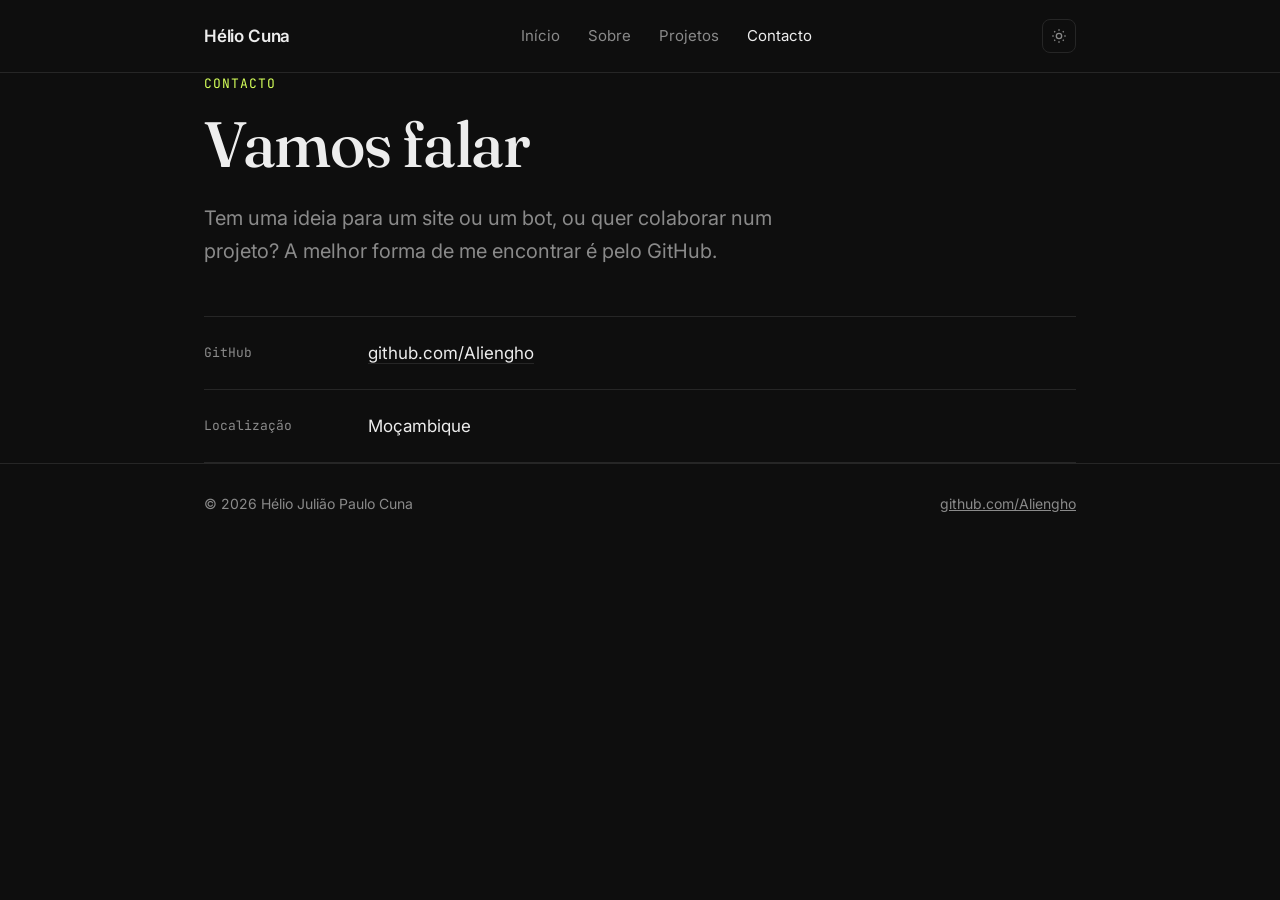
==== contacto.html @ b024638d "Novo design: mais simples, sem emojis, várias páginas" ====
<!doctype html>
<html lang="pt">
<head>
<meta charset="utf-8">
<meta name="viewport" content="width=device-width, initial-scale=1">
<title>Contacto · Hélio Cuna</title>
<meta name="description" content="Como falar com Hélio Julião Paulo Cuna.">
<link rel="icon" href="https://avatars.githubusercontent.com/u/177729022?s=64">
<link rel="stylesheet" href="https://fonts.googleapis.com/css2?family=Fraunces:opsz,wght@9..144,500&family=Inter:wght@400;500;600&family=JetBrains+Mono&display=swap">
<link rel="stylesheet" href="style.css">
</head>
<body data-page="contacto">
<main class="wrap">
  <section>
    <p class="eyebrow">Contacto</p>
    <h1>Vamos falar</h1>
    <p class="lead">Tem uma ideia para um site ou um bot, ou quer colaborar num projeto? A melhor forma de me encontrar é pelo GitHub.</p>
  </section>
  <section style="margin-top:48px">
    <div class="list">
      <div class="row"><span class="k">GitHub</span><div><a class="link" href="https://github.com/Aliengho" target="_blank" rel="noopener">github.com/Aliengho</a></div></div>
      <div class="row"><span class="k">Localização</span><div>Moçambique</div></div>
    </div>
  </section>
</main>
<script src="main.js"></script>
</body>
</html>
---- style.css ----
:root {
  --bg: #0e0e0e;
  --surface: #161616;
  --line: #262626;
  --text: #ededed;
  --muted: #8a8a8a;
  --accent: #d4ff5a;
  --max: 920px;
}
:root[data-theme="light"] {
  --bg: #fafaf7;
  --surface: #ffffff;
  --line: #e4e4de;
  --text: #161616;
  --muted: #6b6b6b;
  --accent: #4a6b00;
}

* { box-sizing: border-box; margin: 0; padding: 0; }
body {
  background: var(--bg);
  color: var(--text);
  font-family: "Inter", system-ui, sans-serif;
  font-size: 17px;
  line-height: 1.65;
  -webkit-font-smoothing: antialiased;
}
a { color: inherit; }
img { display: block; max-width: 100%; }
.wrap { max-width: var(--max); margin: 0 auto; padding: 0 24px; }

/* cabeçalho */
header { border-bottom: 1px solid var(--line); }
header .wrap { display: flex; align-items: center; justify-content: space-between; height: 72px; gap: 16px; }
.brand { font-weight: 600; text-decoration: none; letter-spacing: -.01em; }
header nav { display: flex; gap: 28px; align-items: center; }
header nav a { text-decoration: none; color: var(--muted); font-size: 15px; }
header nav a:hover, header nav a[aria-current="page"] { color: var(--text); }
.theme-btn {
  background: none; border: 1px solid var(--line); color: var(--muted);
  width: 34px; height: 34px; border-radius: 8px; cursor: pointer; display: grid; place-items: center;
}
.theme-btn:hover { color: var(--text); }
.theme-btn svg { width: 16px; height: 16px; }
@media (max-width: 640px) {
  header .wrap { height: auto; padding-top: 16px; padding-bottom: 16px; flex-wrap: wrap; }
  header nav { gap: 18px; width: 100%; order: 3; }
}

/* tipografia */
main { padding: 80px 0 100px; }
.eyebrow { font-family: "JetBrains Mono", monospace; font-size: 13px; color: var(--accent); text-transform: uppercase; letter-spacing: .08em; margin-bottom: 16px; }
h1 { font-family: "Fraunces", Georgia, serif; font-weight: 500; font-size: clamp(40px, 7vw, 64px); line-height: 1.05; letter-spacing: -.02em; margin-bottom: 24px; }
h2 { font-family: "Fraunces", Georgia, serif; font-weight: 500; font-size: 28px; letter-spacing: -.01em; margin-bottom: 20px; }
h3 { font-size: 17px; font-weight: 600; }
.lead { font-size: 20px; color: var(--muted); max-width: 620px; }
.lead strong { color: var(--text); font-weight: 500; }
p + p { margin-top: 16px; }
.muted { color: var(--muted); }
section + section { margin-top: 80px; }

/* links e botões */
.actions { display: flex; gap: 12px; margin-top: 36px; flex-wrap: wrap; }
.btn {
  display: inline-flex; align-items: center; gap: 8px; padding: 11px 20px; border-radius: 8px;
  text-decoration: none; font-size: 15px; font-weight: 500; border: 1px solid var(--line);
}
.btn svg { width: 16px; height: 16px; }
.btn.primary { background: var(--text); color: var(--bg); border-color: var(--text); }
.btn:hover { border-color: var(--muted); }
.link { color: var(--text); text-decoration: underline; text-decoration-color: var(--line); text-underline-offset: 4px; }
.link:hover { text-decoration-color: var(--accent); }

/* início */
.intro { display: grid; grid-template-columns: 1fr 200px; gap: 48px; align-items: start; }
.intro img { width: 200px; height: 200px; border-radius: 12px; object-fit: cover; filter: grayscale(.2); }
@media (max-width: 640px) { .intro { grid-template-columns: 1fr; } .intro img { width: 120px; height: 120px; order: -1; } }

/* listas */
.list { border-top: 1px solid var(--line); }
.row {
  display: grid; grid-template-columns: 140px 1fr; gap: 24px; padding: 22px 0; border-bottom: 1px solid var(--line);
}
.row .k { font-family: "JetBrains Mono", monospace; font-size: 13px; color: var(--muted); padding-top: 3px; }
.row p { color: var(--muted); margin-top: 4px; }
@media (max-width: 640px) { .row { grid-template-columns: 1fr; gap: 4px; } }

.tags { display: flex; flex-wrap: wrap; gap: 8px; }
.tags span { font-size: 14px; padding: 4px 10px; border: 1px solid var(--line); border-radius: 6px; color: var(--muted); }

/* projetos */
.filters { display: flex; gap: 6px; flex-wrap: wrap; margin-bottom: 28px; }
.filters button {
  background: none; border: 1px solid var(--line); color: var(--muted); padding: 6px 14px; border-radius: 6px;
  cursor: pointer; font: inherit; font-size: 14px;
}
.filters button[aria-pressed="true"] { color: var(--bg); background: var(--text); border-color: var(--text); }
.project { display: grid; grid-template-columns: 1fr auto; gap: 8px 24px; padding: 24px 0; border-bottom: 1px solid var(--line); text-decoration: none; }
.project:first-child { border-top: 1px solid var(--line); }
.project h3 { display: flex; align-items: center; gap: 8px; }
.project h3 .arrow { opacity: 0; transition: opacity .15s, transform .15s; color: var(--accent); }
.project:hover h3 .arrow { opacity: 1; transform: translateX(3px); }
.project p { grid-column: 1; color: var(--muted); font-size: 15px; }
.project .meta { grid-row: 1 / span 2; grid-column: 2; text-align: right; font-family: "JetBrains Mono", monospace; font-size: 13px; color: var(--muted); }
.dot { display: inline-block; width: 8px; height: 8px; border-radius: 50%; margin-right: 6px; }
.empty { color: var(--muted); padding: 24px 0; }

/* rodapé */
footer { border-top: 1px solid var(--line); padding: 28px 0; font-size: 14px; color: var(--muted); }
footer .wrap { display: flex; justify-content: space-between; gap: 16px; flex-wrap: wrap; }
footer a { color: var(--muted); }
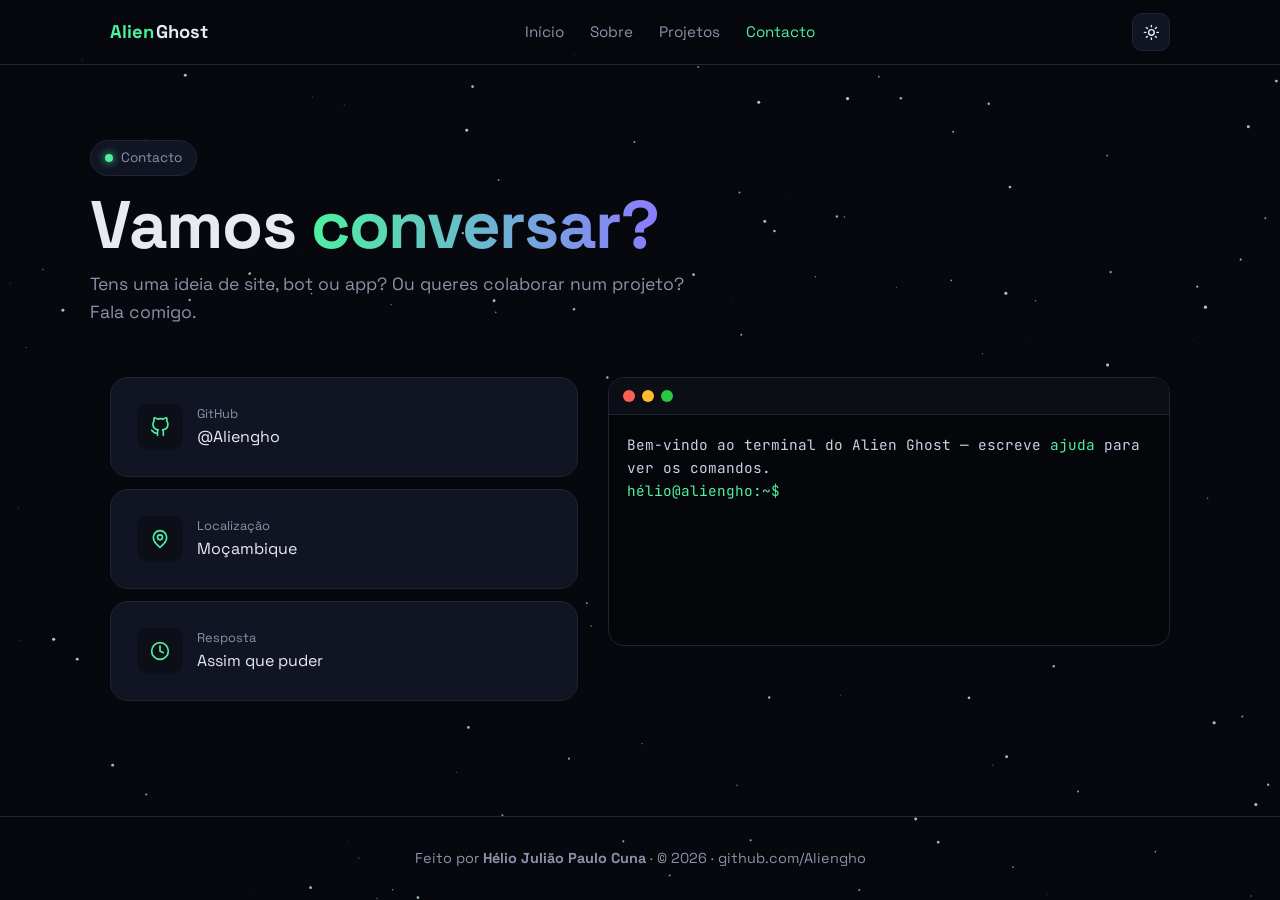
==== commit d27d456e: "Volta ao visual original, sem emojis, separado em páginas" ====
--- a/contacto.html
+++ b/contacto.html
@@ -6,20 +6,27 @@
 <title>Contacto · Hélio Cuna</title>
 <meta name="description" content="Como falar com Hélio Julião Paulo Cuna.">
 <link rel="icon" href="https://avatars.githubusercontent.com/u/177729022?s=64">
-<link rel="stylesheet" href="https://fonts.googleapis.com/css2?family=Fraunces:opsz,wght@9..144,500&family=Inter:wght@400;500;600&family=JetBrains+Mono&display=swap">
+<link rel="stylesheet" href="https://fonts.googleapis.com/css2?family=Space+Grotesk:wght@400;500;700&family=JetBrains+Mono:wght@400;600&display=swap">
 <link rel="stylesheet" href="style.css">
 </head>
 <body data-page="contacto">
-<main class="wrap">
-  <section>
-    <p class="eyebrow">Contacto</p>
-    <h1>Vamos falar</h1>
-    <p class="lead">Tem uma ideia para um site ou um bot, ou quer colaborar num projeto? A melhor forma de me encontrar é pelo GitHub.</p>
-  </section>
-  <section style="margin-top:48px">
-    <div class="list">
-      <div class="row"><span class="k">GitHub</span><div><a class="link" href="https://github.com/Aliengho" target="_blank" rel="noopener">github.com/Aliengho</a></div></div>
-      <div class="row"><span class="k">Localização</span><div>Moçambique</div></div>
+<main>
+  <div class="page-head wrap rv">
+    <span class="tag"><i class="dot"></i> Contacto</span>
+    <h1>Vamos <span class="grad">conversar?</span></h1>
+    <p>Tens uma ideia de site, bot ou app? Ou queres colaborar num projeto? Fala comigo.</p>
+  </div>
+  <section style="padding-top:0">
+    <div class="wrap contact-grid">
+      <div class="facts rv">
+        <a class="card fact" href="https://github.com/Aliengho" target="_blank" rel="noopener"><span class="ico" data-icon="github"></span><div><small>GitHub</small>@Aliengho</div></a>
+        <div class="card fact"><span class="ico" data-icon="pin"></span><div><small>Localização</small>Moçambique</div></div>
+        <div class="card fact"><span class="ico" data-icon="clock"></span><div><small>Resposta</small>Assim que puder</div></div>
+      </div>
+      <div class="term rv">
+        <div class="bar"><i style="background:#ff5f57"></i><i style="background:#febc2e"></i><i style="background:#28c840"></i></div>
+        <div class="body" id="tbody"><div>Bem-vindo ao terminal do Alien Ghost — escreve <span class="p">ajuda</span> para ver os comandos.</div><div id="tline"><span class="p">hélio@aliengho:~$</span> <input id="tin" autocomplete="off" spellcheck="false" aria-label="comando"></div></div>
+      </div>
     </div>
   </section>
 </main>
--- a/style.css
+++ b/style.css
@@ -1,111 +1,152 @@
-:root {
-  --bg: #0e0e0e;
-  --surface: #161616;
-  --line: #262626;
-  --text: #ededed;
-  --muted: #8a8a8a;
-  --accent: #d4ff5a;
-  --max: 920px;
+:root{
+  --bg:#07080d; --bg2:#0d0f18; --card:#111423; --line:#1f2438;
+  --text:#e8eaf3; --muted:#8b91a8; --accent:#4ef0a0; --accent2:#8b7bff;
+  --glow:0 0 40px rgba(78,240,160,.25);
 }
-:root[data-theme="light"] {
-  --bg: #fafaf7;
-  --surface: #ffffff;
-  --line: #e4e4de;
-  --text: #161616;
-  --muted: #6b6b6b;
-  --accent: #4a6b00;
+:root[data-theme="light"]{
+  --bg:#f6f7fb; --bg2:#eceef6; --card:#ffffff; --line:#dde0ec;
+  --text:#141726; --muted:#5b6178; --accent:#0a9c62; --accent2:#5b48e8;
+  --glow:0 0 30px rgba(10,156,98,.15);
+}
+*{box-sizing:border-box;margin:0;padding:0}
+html{scroll-behavior:smooth}
+body{background:var(--bg);color:var(--text);font-family:"Space Grotesk",system-ui,sans-serif;line-height:1.6;overflow-x:hidden;transition:background .3s,color .3s;min-height:100vh;display:flex;flex-direction:column}
+main{flex:1}
+a{color:inherit;text-decoration:none}
+.mono{font-family:"JetBrains Mono",monospace}
+.wrap{max-width:1100px;margin:0 auto;padding:0 20px}
+svg.ic{width:1em;height:1em;stroke:currentColor;fill:none;stroke-width:2;stroke-linecap:round;stroke-linejoin:round;flex-shrink:0}
+
+/* fundo de estrelas */
+#stars{position:fixed;inset:0;z-index:-1;pointer-events:none}
+
+/* navegação */
+nav{position:fixed;top:0;left:0;right:0;z-index:50;backdrop-filter:blur(14px);background:color-mix(in srgb,var(--bg) 70%,transparent);border-bottom:1px solid var(--line)}
+nav .wrap{display:flex;align-items:center;justify-content:space-between;height:64px}
+.logo{font-weight:700;font-size:1.15rem;display:flex;gap:2px;align-items:center}
+.logo span{color:var(--accent)}
+.links{display:flex;gap:26px;align-items:center}
+.links a{color:var(--muted);font-size:.95rem;transition:color .2s}
+.links a:hover,.links a[aria-current="page"]{color:var(--accent)}
+.btn-icon{background:var(--card);border:1px solid var(--line);color:var(--text);width:38px;height:38px;border-radius:10px;cursor:pointer;display:grid;place-items:center;font-size:1.05rem}
+#menu{display:none}
+@media (max-width:760px){
+  #menu{display:grid}
+  .links{position:fixed;top:64px;left:0;right:0;flex-direction:column;gap:0;background:var(--bg2);border-bottom:1px solid var(--line);max-height:0;overflow:hidden;transition:max-height .3s}
+  .links.open{max-height:400px}
+  .links a{padding:14px 20px;width:100%}
 }
 
-* { box-sizing: border-box; margin: 0; padding: 0; }
-body {
-  background: var(--bg);
-  color: var(--text);
-  font-family: "Inter", system-ui, sans-serif;
-  font-size: 17px;
-  line-height: 1.65;
-  -webkit-font-smoothing: antialiased;
-}
-a { color: inherit; }
-img { display: block; max-width: 100%; }
-.wrap { max-width: var(--max); margin: 0 auto; padding: 0 24px; }
+/* hero */
+.hero{min-height:100vh;display:flex;align-items:center;padding-top:64px}
+.hero .wrap{display:grid;grid-template-columns:1.3fr .9fr;gap:50px;align-items:center;width:100%}
+.tag{display:inline-flex;gap:8px;align-items:center;padding:6px 14px;border:1px solid var(--line);border-radius:99px;font-size:.85rem;color:var(--muted);background:var(--card)}
+.dot{width:8px;height:8px;border-radius:50%;background:var(--accent);box-shadow:0 0 10px var(--accent);animation:pulse 2s infinite}
+@keyframes pulse{50%{opacity:.35}}
+h1{font-size:clamp(2.3rem,6vw,4.2rem);line-height:1.05;margin:20px 0 14px;letter-spacing:-.02em}
+.grad{background:linear-gradient(90deg,var(--accent),var(--accent2));-webkit-background-clip:text;background-clip:text;color:transparent}
+.type{font-size:clamp(1.05rem,2.4vw,1.35rem);color:var(--muted);min-height:2em}
+.type b{color:var(--accent);font-weight:600}
+.caret{display:inline-block;width:2px;height:1.1em;background:var(--accent);vertical-align:middle;animation:blink 1s steps(1) infinite}
+@keyframes blink{50%{opacity:0}}
+.cta{display:flex;gap:14px;margin-top:30px;flex-wrap:wrap}
+.btn{padding:13px 24px;border-radius:12px;font-weight:600;border:1px solid var(--line);transition:transform .2s,box-shadow .2s;display:inline-flex;gap:8px;align-items:center}
+.btn:hover{transform:translateY(-2px)}
+.btn.main{background:var(--accent);color:#04120b;border-color:var(--accent);box-shadow:var(--glow)}
+.btn.ghost{background:var(--card)}
+.avatar{position:relative;justify-self:center}
+.avatar img{width:min(320px,70vw);aspect-ratio:1;border-radius:32px;object-fit:cover;border:1px solid var(--line);box-shadow:var(--glow);animation:float 6s ease-in-out infinite;display:block}
+.avatar::before{content:"";position:absolute;inset:-14px;border-radius:40px;background:conic-gradient(from 0deg,var(--accent),var(--accent2),var(--accent));filter:blur(28px);opacity:.35;z-index:-1;animation:spin 10s linear infinite}
+.badge{position:absolute;background:var(--card);border:1px solid var(--line);border-radius:14px;padding:8px 14px;font-size:.85rem;box-shadow:0 10px 30px rgba(0,0,0,.3);display:flex;gap:8px;align-items:center}
+.badge svg{color:var(--accent)}
+.b1{top:8%;left:-12%}.b2{bottom:10%;right:-10%}
+@keyframes float{50%{transform:translateY(-12px)}}
+@keyframes spin{to{transform:rotate(360deg)}}
+@media (max-width:860px){.hero .wrap{grid-template-columns:1fr;text-align:center}.cta{justify-content:center}.avatar{order:-1}.b1{left:-4%}.b2{right:-4%}}
 
-/* cabeçalho */
-header { border-bottom: 1px solid var(--line); }
-header .wrap { display: flex; align-items: center; justify-content: space-between; height: 72px; gap: 16px; }
-.brand { font-weight: 600; text-decoration: none; letter-spacing: -.01em; }
-header nav { display: flex; gap: 28px; align-items: center; }
-header nav a { text-decoration: none; color: var(--muted); font-size: 15px; }
-header nav a:hover, header nav a[aria-current="page"] { color: var(--text); }
-.theme-btn {
-  background: none; border: 1px solid var(--line); color: var(--muted);
-  width: 34px; height: 34px; border-radius: 8px; cursor: pointer; display: grid; place-items: center;
-}
-.theme-btn:hover { color: var(--text); }
-.theme-btn svg { width: 16px; height: 16px; }
-@media (max-width: 640px) {
-  header .wrap { height: auto; padding-top: 16px; padding-bottom: 16px; flex-wrap: wrap; }
-  header nav { gap: 18px; width: 100%; order: 3; }
-}
+/* cabeçalho das páginas internas */
+.page-head{padding:140px 0 50px}
+.page-head h1{margin:14px 0 10px}
+.page-head p{color:var(--muted);font-size:1.1rem;max-width:620px}
 
-/* tipografia */
-main { padding: 80px 0 100px; }
-.eyebrow { font-family: "JetBrains Mono", monospace; font-size: 13px; color: var(--accent); text-transform: uppercase; letter-spacing: .08em; margin-bottom: 16px; }
-h1 { font-family: "Fraunces", Georgia, serif; font-weight: 500; font-size: clamp(40px, 7vw, 64px); line-height: 1.05; letter-spacing: -.02em; margin-bottom: 24px; }
-h2 { font-family: "Fraunces", Georgia, serif; font-weight: 500; font-size: 28px; letter-spacing: -.01em; margin-bottom: 20px; }
-h3 { font-size: 17px; font-weight: 600; }
-.lead { font-size: 20px; color: var(--muted); max-width: 620px; }
-.lead strong { color: var(--text); font-weight: 500; }
-p + p { margin-top: 16px; }
-.muted { color: var(--muted); }
-section + section { margin-top: 80px; }
+/* secções */
+section{padding:50px 0 80px}
+.sec-title{display:flex;align-items:baseline;gap:14px;margin-bottom:36px}
+.sec-title .n{color:var(--accent);font-size:1rem}
+.sec-title h2{font-size:clamp(1.6rem,3.5vw,2.2rem)}
+.sec-title .ln{flex:1;height:1px;background:var(--line)}
+.card{background:var(--card);border:1px solid var(--line);border-radius:18px;padding:26px;transition:transform .25s,border-color .25s,box-shadow .25s}
+.card:hover{transform:translateY(-4px);border-color:color-mix(in srgb,var(--accent) 50%,var(--line));box-shadow:var(--glow)}
+.ico{width:46px;height:46px;display:grid;place-items:center;background:var(--bg2);border-radius:12px;flex-shrink:0;color:var(--accent);font-size:1.25rem}
 
-/* links e botões */
-.actions { display: flex; gap: 12px; margin-top: 36px; flex-wrap: wrap; }
-.btn {
-  display: inline-flex; align-items: center; gap: 8px; padding: 11px 20px; border-radius: 8px;
-  text-decoration: none; font-size: 15px; font-weight: 500; border: 1px solid var(--line);
-}
-.btn svg { width: 16px; height: 16px; }
-.btn.primary { background: var(--text); color: var(--bg); border-color: var(--text); }
-.btn:hover { border-color: var(--muted); }
-.link { color: var(--text); text-decoration: underline; text-decoration-color: var(--line); text-underline-offset: 4px; }
-.link:hover { text-decoration-color: var(--accent); }
+/* sobre */
+.about{display:grid;grid-template-columns:1.4fr 1fr;gap:30px}
+.about p{color:var(--muted);margin-bottom:16px;font-size:1.05rem}
+.about p b{color:var(--text)}
+.facts{display:grid;gap:12px}
+.fact{display:flex;gap:14px;align-items:center}
+.fact small{color:var(--muted);display:block;font-size:.8rem}
+.stats{display:grid;grid-template-columns:repeat(3,1fr);gap:14px;margin-top:20px}
+.stat{text-align:center;padding:18px 10px}
+.stat b{display:block;font-size:2rem;color:var(--accent)}
+.stat span{font-size:.85rem;color:var(--muted)}
+@media (max-width:860px){.about{grid-template-columns:1fr}}
 
-/* início */
-.intro { display: grid; grid-template-columns: 1fr 200px; gap: 48px; align-items: start; }
-.intro img { width: 200px; height: 200px; border-radius: 12px; object-fit: cover; filter: grayscale(.2); }
-@media (max-width: 640px) { .intro { grid-template-columns: 1fr; } .intro img { width: 120px; height: 120px; order: -1; } }
-
-/* listas */
-.list { border-top: 1px solid var(--line); }
-.row {
-  display: grid; grid-template-columns: 140px 1fr; gap: 24px; padding: 22px 0; border-bottom: 1px solid var(--line);
-}
-.row .k { font-family: "JetBrains Mono", monospace; font-size: 13px; color: var(--muted); padding-top: 3px; }
-.row p { color: var(--muted); margin-top: 4px; }
-@media (max-width: 640px) { .row { grid-template-columns: 1fr; gap: 4px; } }
-
-.tags { display: flex; flex-wrap: wrap; gap: 8px; }
-.tags span { font-size: 14px; padding: 4px 10px; border: 1px solid var(--line); border-radius: 6px; color: var(--muted); }
+/* habilidades */
+.skills{display:grid;grid-template-columns:repeat(auto-fit,minmax(240px,1fr));gap:18px}
+.skills h3{display:flex;gap:12px;align-items:center;margin-bottom:16px;font-size:1.15rem}
+.skills h3 .ico{width:38px;height:38px;font-size:1.05rem}
+.chips{display:flex;flex-wrap:wrap;gap:8px}
+.chip{padding:6px 12px;border-radius:8px;background:var(--bg2);border:1px solid var(--line);font-size:.88rem}
 
 /* projetos */
-.filters { display: flex; gap: 6px; flex-wrap: wrap; margin-bottom: 28px; }
-.filters button {
-  background: none; border: 1px solid var(--line); color: var(--muted); padding: 6px 14px; border-radius: 6px;
-  cursor: pointer; font: inherit; font-size: 14px;
-}
-.filters button[aria-pressed="true"] { color: var(--bg); background: var(--text); border-color: var(--text); }
-.project { display: grid; grid-template-columns: 1fr auto; gap: 8px 24px; padding: 24px 0; border-bottom: 1px solid var(--line); text-decoration: none; }
-.project:first-child { border-top: 1px solid var(--line); }
-.project h3 { display: flex; align-items: center; gap: 8px; }
-.project h3 .arrow { opacity: 0; transition: opacity .15s, transform .15s; color: var(--accent); }
-.project:hover h3 .arrow { opacity: 1; transform: translateX(3px); }
-.project p { grid-column: 1; color: var(--muted); font-size: 15px; }
-.project .meta { grid-row: 1 / span 2; grid-column: 2; text-align: right; font-family: "JetBrains Mono", monospace; font-size: 13px; color: var(--muted); }
-.dot { display: inline-block; width: 8px; height: 8px; border-radius: 50%; margin-right: 6px; }
-.empty { color: var(--muted); padding: 24px 0; }
+.filters{display:flex;gap:10px;flex-wrap:wrap;margin-bottom:24px}
+.filters button{background:var(--card);border:1px solid var(--line);color:var(--muted);padding:8px 16px;border-radius:99px;cursor:pointer;font-family:inherit;font-size:.9rem}
+.filters button.on{background:var(--accent);color:#04120b;border-color:var(--accent)}
+.projects{display:grid;grid-template-columns:repeat(auto-fill,minmax(300px,1fr));gap:18px}
+.proj{display:flex;flex-direction:column;gap:12px}
+.proj .top{display:flex;justify-content:space-between;align-items:center}
+.proj .top .ext{font-size:.85rem;color:var(--muted);display:flex;gap:14px}
+.proj .top .ext a{display:flex;gap:6px;align-items:center}
+.proj .top .ext a:hover{color:var(--accent)}
+.proj h3{font-size:1.15rem;word-break:break-word}
+.proj p{color:var(--muted);font-size:.95rem;flex:1}
+.proj .meta{display:flex;gap:16px;font-size:.82rem;color:var(--muted);align-items:center}
+.proj .meta span{display:flex;gap:6px;align-items:center}
+.lang-dot{width:10px;height:10px;border-radius:50%;display:inline-block}
+.skel{height:190px;background:linear-gradient(90deg,var(--card),var(--bg2),var(--card));background-size:200% 100%;animation:sh 1.4s infinite;border-radius:18px}
+@keyframes sh{to{background-position:-200% 0}}
+.more{margin-top:28px;text-align:center}
 
-/* rodapé */
-footer { border-top: 1px solid var(--line); padding: 28px 0; font-size: 14px; color: var(--muted); }
-footer .wrap { display: flex; justify-content: space-between; gap: 16px; flex-wrap: wrap; }
-footer a { color: var(--muted); }
+/* jornada */
+.timeline{position:relative;padding-left:30px}
+.timeline::before{content:"";position:absolute;left:8px;top:6px;bottom:6px;width:2px;background:linear-gradient(var(--accent),var(--accent2))}
+.ev{position:relative;margin-bottom:26px}
+.ev::before{content:"";position:absolute;left:-28px;top:8px;width:14px;height:14px;border-radius:50%;background:var(--bg);border:3px solid var(--accent)}
+.ev .when{color:var(--accent);font-size:.85rem}
+.ev h3{font-size:1.1rem;margin:2px 0 4px}
+.ev p{color:var(--muted)}
+
+/* terminal */
+.term{background:#05060a;border:1px solid var(--line);border-radius:16px;overflow:hidden;font-family:"JetBrains Mono",monospace;font-size:.9rem}
+.term .bar{display:flex;gap:7px;padding:12px 14px;background:#0c0e16;border-bottom:1px solid var(--line)}
+.term .bar i{width:12px;height:12px;border-radius:50%;display:block}
+.term .body{padding:18px;color:#c9cfe6;min-height:230px;max-height:320px;overflow:auto}
+.term .body .p{color:#4ef0a0}
+.term input{background:none;border:0;outline:0;color:#e8eaf3;font:inherit;width:60%}
+
+/* contacto */
+.contact-grid{display:grid;grid-template-columns:1fr 1.2fr;gap:30px;align-items:start}
+.contact-grid .fact{text-decoration:none}
+@media (max-width:860px){.contact-grid{grid-template-columns:1fr}}
+
+footer{border-top:1px solid var(--line);padding:30px 0;text-align:center;color:var(--muted);font-size:.9rem}
+footer a:hover{color:var(--accent)}
+
+/* animação ao rolar */
+.rv{opacity:0;transform:translateY(30px);transition:opacity .7s,transform .7s}
+.rv.in{opacity:1;transform:none}
+@media (prefers-reduced-motion:reduce){*{animation:none!important;transition:none!important}.rv{opacity:1;transform:none}}
+
+#top{position:fixed;right:20px;bottom:20px;opacity:0;pointer-events:none;transition:opacity .3s;z-index:40}
+#top.show{opacity:1;pointer-events:auto}
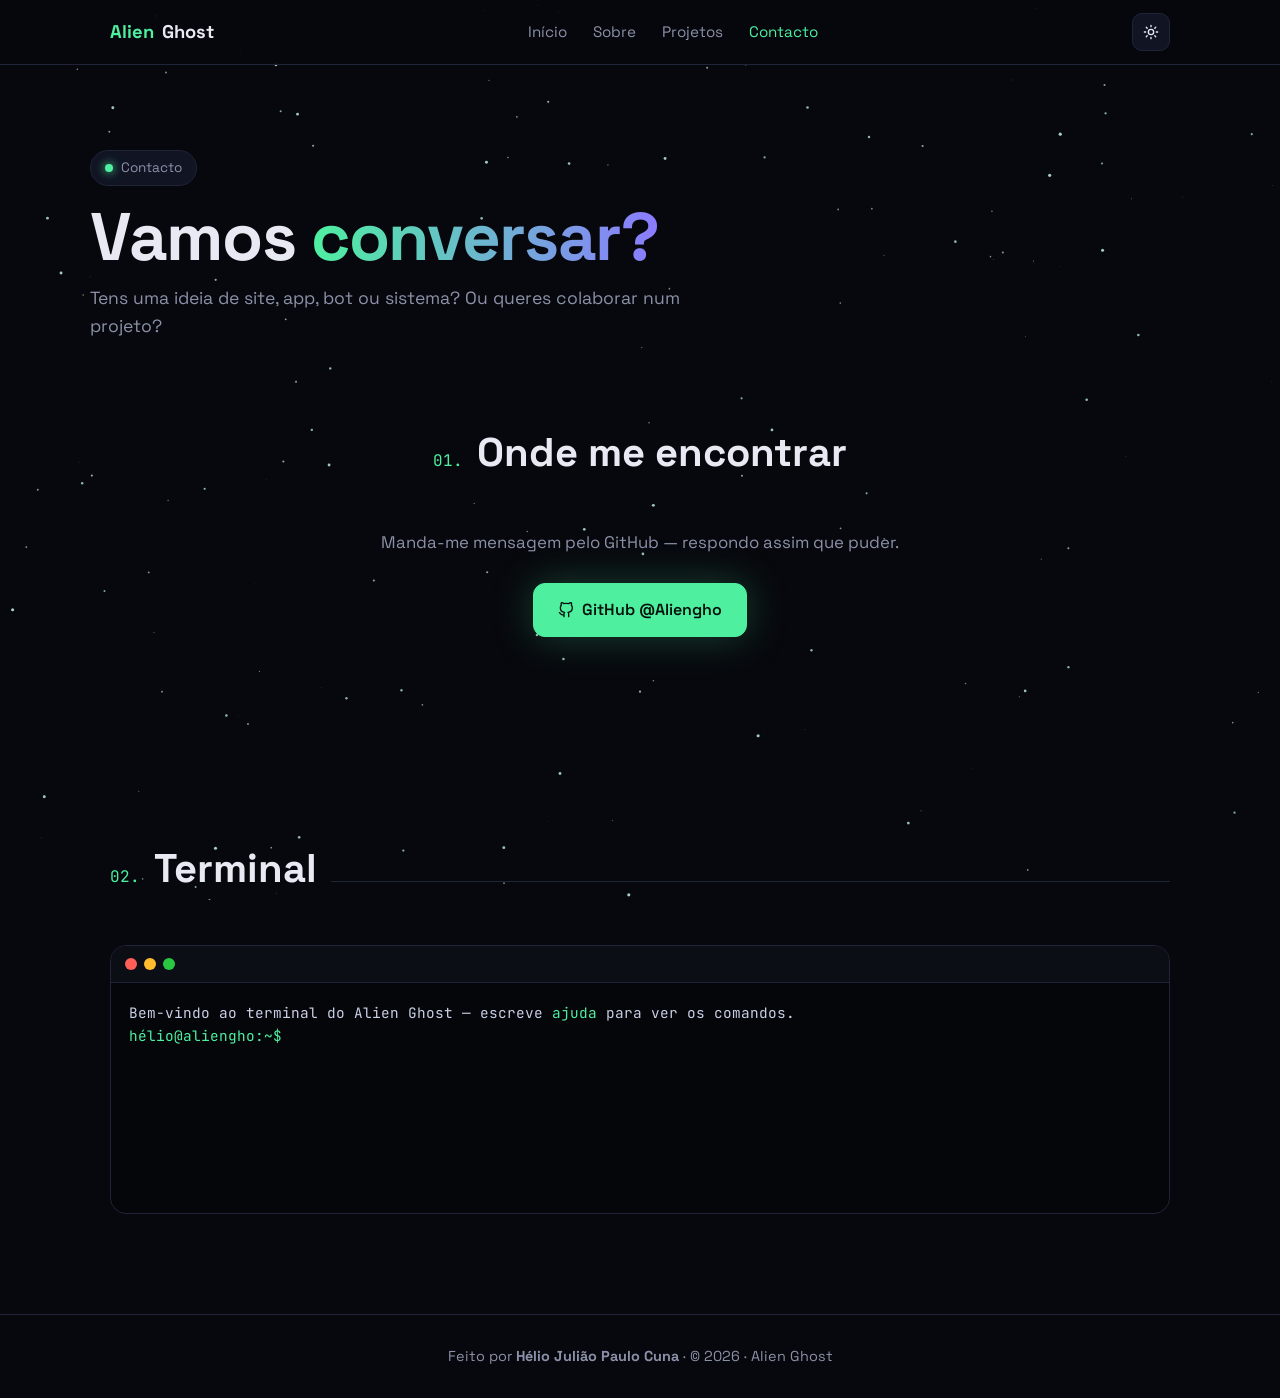
==== commit a088ffa6: "Separa o site em 4 páginas: início, sobre, projetos, contacto" ====
--- a/contacto.html
+++ b/contacto.html
@@ -5,31 +5,64 @@
 <meta name="viewport" content="width=device-width, initial-scale=1">
 <title>Contacto · Hélio Cuna</title>
 <meta name="description" content="Como falar com Hélio Julião Paulo Cuna.">
-<link rel="icon" href="https://avatars.githubusercontent.com/u/177729022?s=64">
-<link rel="stylesheet" href="https://fonts.googleapis.com/css2?family=Space+Grotesk:wght@400;500;700&family=JetBrains+Mono:wght@400;600&display=swap">
+<meta property="og:title" content="Hélio Julião Paulo Cuna · Alien Ghost">
+<meta property="og:description" content="Estudante de Engenharia Informática na UJAC — programador full-stack: web, mobile, bots e servidores.">
+<meta property="og:image" content="https://aliengho.github.io/foto.jpg">
+<link rel="icon" href="foto.jpg">
+<link rel="preconnect" href="https://fonts.googleapis.com">
+<link href="https://fonts.googleapis.com/css2?family=Space+Grotesk:wght@400;500;700&family=JetBrains+Mono:wght@400;600&display=swap" rel="stylesheet">
 <link rel="stylesheet" href="style.css">
 </head>
-<body data-page="contacto">
-<main>
-  <div class="page-head wrap rv">
-    <span class="tag"><i class="dot"></i> Contacto</span>
-    <h1>Vamos <span class="grad">conversar?</span></h1>
-    <p>Tens uma ideia de site, bot ou app? Ou queres colaborar num projeto? Fala comigo.</p>
+<body>
+<canvas id="stars"></canvas>
+
+<nav>
+  <div class="wrap">
+    <a href="index.html" class="logo"><span>Alien</span>Ghost</a>
+    <div class="links" id="links">
+      <a href="index.html">Início</a>
+      <a href="sobre.html">Sobre</a>
+      <a href="projetos.html">Projetos</a>
+      <a href="contacto.html" aria-current="page">Contacto</a>
+    </div>    <div style="display:flex;gap:8px">
+      <button class="btn-icon" id="theme" title="Mudar tema"></button>
+      <button class="btn-icon" id="menu" title="Menu" data-icon="menu"></button>
+    </div>
   </div>
-  <section style="padding-top:0">
-    <div class="wrap contact-grid">
-      <div class="facts rv">
-        <a class="card fact" href="https://github.com/Aliengho" target="_blank" rel="noopener"><span class="ico" data-icon="github"></span><div><small>GitHub</small>@Aliengho</div></a>
-        <div class="card fact"><span class="ico" data-icon="pin"></span><div><small>Localização</small>Moçambique</div></div>
-        <div class="card fact"><span class="ico" data-icon="clock"></span><div><small>Resposta</small>Assim que puder</div></div>
-      </div>
-      <div class="term rv">
-        <div class="bar"><i style="background:#ff5f57"></i><i style="background:#febc2e"></i><i style="background:#28c840"></i></div>
-        <div class="body" id="tbody"><div>Bem-vindo ao terminal do Alien Ghost — escreve <span class="p">ajuda</span> para ver os comandos.</div><div id="tline"><span class="p">hélio@aliengho:~$</span> <input id="tin" autocomplete="off" spellcheck="false" aria-label="comando"></div></div>
-      </div>
+</nav>
+
+<div class="page-head wrap rv">
+  <span class="tag"><i class="dot"></i> Contacto</span>
+  <h1>Vamos <span class="grad">conversar?</span></h1>
+  <p>Tens uma ideia de site, app, bot ou sistema? Ou queres colaborar num projeto?</p>
+</div>
+
+<section id="contacto">
+  <div class="wrap contact rv">
+    <div class="sec-title" style="justify-content:center"><span class="n mono">01.</span><h2>Onde me encontrar</h2></div>
+    <p>Manda-me mensagem pelo GitHub — respondo assim que puder.</p>
+    <div class="socials">
+      <a class="btn main" href="https://github.com/Aliengho" target="_blank" rel="noopener" data-icon="github">GitHub @Aliengho</a>
     </div>
-  </section>
-</main>
+  </div>
+</section>
+
+<section id="terminal">
+  <div class="wrap">
+    <div class="sec-title rv"><span class="n mono">02.</span><h2>Terminal</h2><span class="ln"></span></div>
+    <div class="term rv">
+      <div class="bar"><i style="background:#ff5f57"></i><i style="background:#febc2e"></i><i style="background:#28c840"></i></div>
+      <div class="body" id="tbody"><div>Bem-vindo ao terminal do Alien Ghost — escreve <span class="p">ajuda</span> para ver os comandos.</div><div id="tline"><span class="p">hélio@aliengho:~$</span> <input id="tin" autocomplete="off" spellcheck="false" aria-label="comando"></div></div>
+    </div>
+  </div>
+</section>
+
+<footer>
+  <div class="wrap">Feito por <b>Hélio Julião Paulo Cuna</b> · © <span id="yr"></span> · Alien Ghost</div>
+</footer>
+
+<button class="btn-icon" id="top" title="Voltar ao topo" data-icon="up"></button>
+
 <script src="main.js"></script>
 </body>
 </html>
--- a/style.css
+++ b/style.css
@@ -10,12 +10,17 @@
 }
 *{box-sizing:border-box;margin:0;padding:0}
 html{scroll-behavior:smooth}
-body{background:var(--bg);color:var(--text);font-family:"Space Grotesk",system-ui,sans-serif;line-height:1.6;overflow-x:hidden;transition:background .3s,color .3s;min-height:100vh;display:flex;flex-direction:column}
-main{flex:1}
+body{background:var(--bg);color:var(--text);font-family:"Space Grotesk",system-ui,sans-serif;line-height:1.6;overflow-x:hidden;transition:background .3s,color .3s}
 a{color:inherit;text-decoration:none}
 .mono{font-family:"JetBrains Mono",monospace}
+svg.ic{width:1em;height:1em;stroke:currentColor;fill:none;stroke-width:2;stroke-linecap:round;stroke-linejoin:round;flex-shrink:0}
+.btn-icon{display:grid;place-items:center}
+.fact .i,.proj .top .i{color:var(--accent)}
+.proj .top .i{display:grid;place-items:center;width:44px;height:44px;background:var(--bg2);border-radius:12px;font-size:1.2rem}
+.skills h3 svg,.badge svg{color:var(--accent)}
+.badge{display:flex;gap:8px;align-items:center}
+.proj .top .ext a,.proj .meta span{display:inline-flex;gap:6px;align-items:center}
 .wrap{max-width:1100px;margin:0 auto;padding:0 20px}
-svg.ic{width:1em;height:1em;stroke:currentColor;fill:none;stroke-width:2;stroke-linecap:round;stroke-linejoin:round;flex-shrink:0}
 
 /* fundo de estrelas */
 #stars{position:fixed;inset:0;z-index:-1;pointer-events:none}
@@ -23,15 +28,15 @@
 /* navegação */
 nav{position:fixed;top:0;left:0;right:0;z-index:50;backdrop-filter:blur(14px);background:color-mix(in srgb,var(--bg) 70%,transparent);border-bottom:1px solid var(--line)}
 nav .wrap{display:flex;align-items:center;justify-content:space-between;height:64px}
-.logo{font-weight:700;font-size:1.15rem;display:flex;gap:2px;align-items:center}
+.logo{font-weight:700;font-size:1.15rem;display:flex;gap:8px;align-items:center}
 .logo span{color:var(--accent)}
 .links{display:flex;gap:26px;align-items:center}
 .links a{color:var(--muted);font-size:.95rem;transition:color .2s}
-.links a:hover,.links a[aria-current="page"]{color:var(--accent)}
-.btn-icon{background:var(--card);border:1px solid var(--line);color:var(--text);width:38px;height:38px;border-radius:10px;cursor:pointer;display:grid;place-items:center;font-size:1.05rem}
+.links a:hover,.links a.on{color:var(--accent)}
+.btn-icon{background:var(--card);border:1px solid var(--line);color:var(--text);width:38px;height:38px;border-radius:10px;cursor:pointer;font-size:1rem}
 #menu{display:none}
 @media (max-width:760px){
-  #menu{display:grid}
+  #menu{display:block}
   .links{position:fixed;top:64px;left:0;right:0;flex-direction:column;gap:0;background:var(--bg2);border-bottom:1px solid var(--line);max-height:0;overflow:hidden;transition:max-height .3s}
   .links.open{max-height:400px}
   .links a{padding:14px 20px;width:100%}
@@ -39,12 +44,12 @@
 
 /* hero */
 .hero{min-height:100vh;display:flex;align-items:center;padding-top:64px}
-.hero .wrap{display:grid;grid-template-columns:1.3fr .9fr;gap:50px;align-items:center;width:100%}
+.hero .wrap{display:grid;grid-template-columns:1.3fr .9fr;gap:50px;align-items:center}
 .tag{display:inline-flex;gap:8px;align-items:center;padding:6px 14px;border:1px solid var(--line);border-radius:99px;font-size:.85rem;color:var(--muted);background:var(--card)}
 .dot{width:8px;height:8px;border-radius:50%;background:var(--accent);box-shadow:0 0 10px var(--accent);animation:pulse 2s infinite}
 @keyframes pulse{50%{opacity:.35}}
 h1{font-size:clamp(2.3rem,6vw,4.2rem);line-height:1.05;margin:20px 0 14px;letter-spacing:-.02em}
-.grad{background:linear-gradient(90deg,var(--accent),var(--accent2));-webkit-background-clip:text;background-clip:text;color:transparent}
+h1 .grad{background:linear-gradient(90deg,var(--accent),var(--accent2));-webkit-background-clip:text;background-clip:text;color:transparent}
 .type{font-size:clamp(1.05rem,2.4vw,1.35rem);color:var(--muted);min-height:2em}
 .type b{color:var(--accent);font-weight:600}
 .caret{display:inline-block;width:2px;height:1.1em;background:var(--accent);vertical-align:middle;animation:blink 1s steps(1) infinite}
@@ -55,29 +60,22 @@
 .btn.main{background:var(--accent);color:#04120b;border-color:var(--accent);box-shadow:var(--glow)}
 .btn.ghost{background:var(--card)}
 .avatar{position:relative;justify-self:center}
-.avatar img{width:min(320px,70vw);aspect-ratio:1;border-radius:32px;object-fit:cover;border:1px solid var(--line);box-shadow:var(--glow);animation:float 6s ease-in-out infinite;display:block}
+.avatar img{width:min(320px,70vw);aspect-ratio:1;border-radius:32px;object-fit:cover;border:1px solid var(--line);box-shadow:var(--glow);animation:float 6s ease-in-out infinite}
 .avatar::before{content:"";position:absolute;inset:-14px;border-radius:40px;background:conic-gradient(from 0deg,var(--accent),var(--accent2),var(--accent));filter:blur(28px);opacity:.35;z-index:-1;animation:spin 10s linear infinite}
-.badge{position:absolute;background:var(--card);border:1px solid var(--line);border-radius:14px;padding:8px 14px;font-size:.85rem;box-shadow:0 10px 30px rgba(0,0,0,.3);display:flex;gap:8px;align-items:center}
-.badge svg{color:var(--accent)}
+.badge{position:absolute;background:var(--card);border:1px solid var(--line);border-radius:14px;padding:8px 14px;font-size:.85rem;box-shadow:0 10px 30px rgba(0,0,0,.3)}
 .b1{top:8%;left:-12%}.b2{bottom:10%;right:-10%}
 @keyframes float{50%{transform:translateY(-12px)}}
 @keyframes spin{to{transform:rotate(360deg)}}
 @media (max-width:860px){.hero .wrap{grid-template-columns:1fr;text-align:center}.cta{justify-content:center}.avatar{order:-1}.b1{left:-4%}.b2{right:-4%}}
 
-/* cabeçalho das páginas internas */
-.page-head{padding:140px 0 50px}
-.page-head h1{margin:14px 0 10px}
-.page-head p{color:var(--muted);font-size:1.1rem;max-width:620px}
-
 /* secções */
-section{padding:50px 0 80px}
-.sec-title{display:flex;align-items:baseline;gap:14px;margin-bottom:36px}
+section{padding:100px 0}
+.sec-title{display:flex;align-items:baseline;gap:14px;margin-bottom:44px}
 .sec-title .n{color:var(--accent);font-size:1rem}
-.sec-title h2{font-size:clamp(1.6rem,3.5vw,2.2rem)}
+.sec-title h2{font-size:clamp(1.8rem,4vw,2.5rem)}
 .sec-title .ln{flex:1;height:1px;background:var(--line)}
 .card{background:var(--card);border:1px solid var(--line);border-radius:18px;padding:26px;transition:transform .25s,border-color .25s,box-shadow .25s}
 .card:hover{transform:translateY(-4px);border-color:color-mix(in srgb,var(--accent) 50%,var(--line));box-shadow:var(--glow)}
-.ico{width:46px;height:46px;display:grid;place-items:center;background:var(--bg2);border-radius:12px;flex-shrink:0;color:var(--accent);font-size:1.25rem}
 
 /* sobre */
 .about{display:grid;grid-template-columns:1.4fr 1fr;gap:30px}
@@ -85,6 +83,7 @@
 .about p b{color:var(--text)}
 .facts{display:grid;gap:12px}
 .fact{display:flex;gap:14px;align-items:center}
+.fact .i{font-size:1.4rem;width:46px;height:46px;display:grid;place-items:center;background:var(--bg2);border-radius:12px;flex-shrink:0}
 .fact small{color:var(--muted);display:block;font-size:.8rem}
 .stats{display:grid;grid-template-columns:repeat(3,1fr);gap:14px;margin-top:20px}
 .stat{text-align:center;padding:18px 10px}
@@ -94,9 +93,16 @@
 
 /* habilidades */
 .skills{display:grid;grid-template-columns:repeat(auto-fit,minmax(240px,1fr));gap:18px}
-.skills h3{display:flex;gap:12px;align-items:center;margin-bottom:16px;font-size:1.15rem}
-.skills h3 .ico{width:38px;height:38px;font-size:1.05rem}
+.skills h3{display:flex;gap:10px;align-items:center;margin-bottom:14px;font-size:1.15rem}
+.edu{display:flex;gap:28px;align-items:center}
+.edu img{width:120px;height:120px;object-fit:contain;background:#fff;border-radius:16px;padding:10px;flex-shrink:0}
+.edu small{color:var(--accent);font-size:.8rem}
+.edu h3{font-size:1.5rem;margin:4px 0}
+.edu p{color:var(--muted)}
+.edu-link{display:inline-flex;gap:6px;align-items:center;margin-top:10px;color:var(--accent);font-size:.9rem}
+@media (max-width:600px){.edu{flex-direction:column;text-align:center}}
 .chips{display:flex;flex-wrap:wrap;gap:8px}
+.chip.learn{border-style:dashed;color:var(--muted)}
 .chip{padding:6px 12px;border-radius:8px;background:var(--bg2);border:1px solid var(--line);font-size:.88rem}
 
 /* projetos */
@@ -105,18 +111,15 @@
 .filters button.on{background:var(--accent);color:#04120b;border-color:var(--accent)}
 .projects{display:grid;grid-template-columns:repeat(auto-fill,minmax(300px,1fr));gap:18px}
 .proj{display:flex;flex-direction:column;gap:12px}
-.proj .top{display:flex;justify-content:space-between;align-items:center}
-.proj .top .ext{font-size:.85rem;color:var(--muted);display:flex;gap:14px}
-.proj .top .ext a{display:flex;gap:6px;align-items:center}
+.proj .top{display:flex;justify-content:space-between;align-items:center;font-size:1.6rem}
+.proj .top .ext{font-size:.85rem;color:var(--muted);display:flex;gap:12px}
 .proj .top .ext a:hover{color:var(--accent)}
 .proj h3{font-size:1.15rem;word-break:break-word}
 .proj p{color:var(--muted);font-size:.95rem;flex:1}
-.proj .meta{display:flex;gap:16px;font-size:.82rem;color:var(--muted);align-items:center}
-.proj .meta span{display:flex;gap:6px;align-items:center}
-.lang-dot{width:10px;height:10px;border-radius:50%;display:inline-block}
+.proj .meta{display:flex;gap:14px;font-size:.82rem;color:var(--muted);align-items:center}
+.lang-dot{width:10px;height:10px;border-radius:50%;display:inline-block;margin-right:6px}
 .skel{height:190px;background:linear-gradient(90deg,var(--card),var(--bg2),var(--card));background-size:200% 100%;animation:sh 1.4s infinite;border-radius:18px}
 @keyframes sh{to{background-position:-200% 0}}
-.more{margin-top:28px;text-align:center}
 
 /* jornada */
 .timeline{position:relative;padding-left:30px}
@@ -133,15 +136,14 @@
 .term .bar i{width:12px;height:12px;border-radius:50%;display:block}
 .term .body{padding:18px;color:#c9cfe6;min-height:230px;max-height:320px;overflow:auto}
 .term .body .p{color:#4ef0a0}
-.term input{background:none;border:0;outline:0;color:#e8eaf3;font:inherit;width:60%}
+.term input{background:none;border:0;outline:0;color:#e8eaf3;font:inherit;width:70%}
 
 /* contacto */
-.contact-grid{display:grid;grid-template-columns:1fr 1.2fr;gap:30px;align-items:start}
-.contact-grid .fact{text-decoration:none}
-@media (max-width:860px){.contact-grid{grid-template-columns:1fr}}
+.contact{text-align:center;max-width:640px;margin:0 auto}
+.contact p{color:var(--muted);margin:14px 0 28px;font-size:1.05rem}
+.socials{display:flex;gap:14px;justify-content:center;flex-wrap:wrap}
 
 footer{border-top:1px solid var(--line);padding:30px 0;text-align:center;color:var(--muted);font-size:.9rem}
-footer a:hover{color:var(--accent)}
 
 /* animação ao rolar */
 .rv{opacity:0;transform:translateY(30px);transition:opacity .7s,transform .7s}
@@ -150,3 +152,12 @@
 
 #top{position:fixed;right:20px;bottom:20px;opacity:0;pointer-events:none;transition:opacity .3s;z-index:40}
 #top.show{opacity:1;pointer-events:auto}
+
+/* páginas */
+.links a[aria-current="page"]{color:var(--accent)}
+.page-head{padding:150px 0 30px}
+.page-head h1{margin:16px 0 12px}
+.page-head p{color:var(--muted);font-size:1.1rem;max-width:640px}
+.page-head + section{padding-top:50px}
+.more{margin-top:34px;text-align:center}
+.next{display:flex;justify-content:center;gap:14px;flex-wrap:wrap;padding:0 0 90px}
